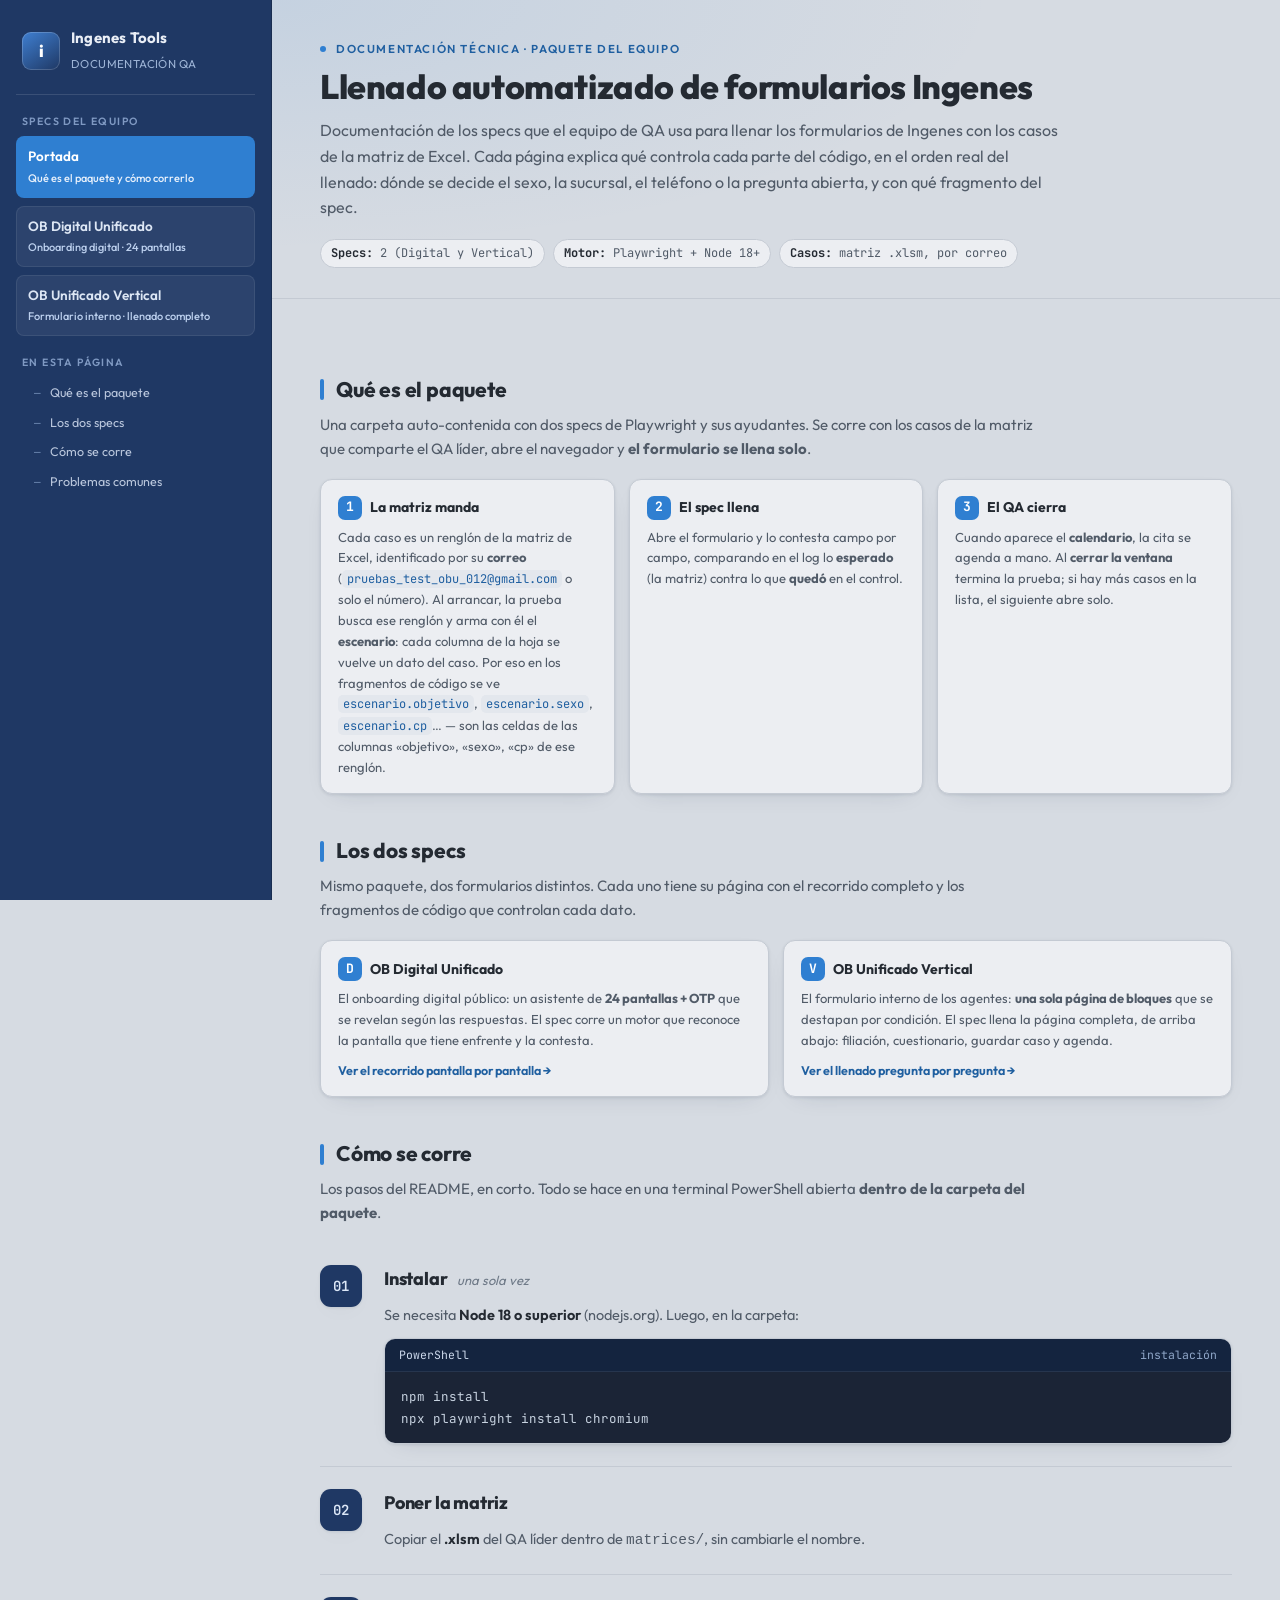
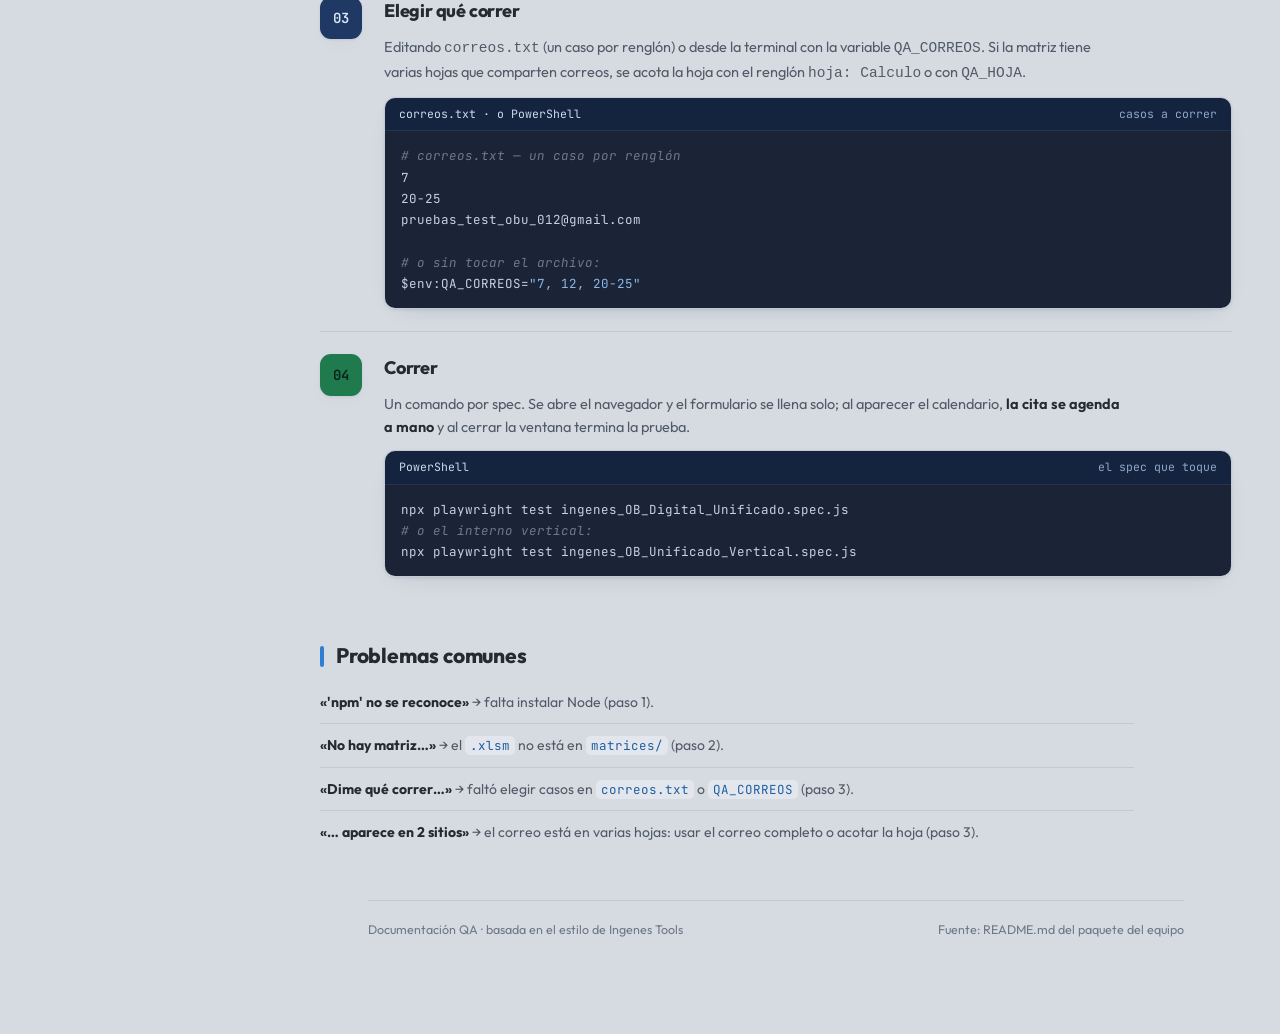
==== index.html @ 4d03e0c0 "Portada sin sección de carpeta; sin lenguaje de etapas" ====
<!doctype html>
<html lang="es">
<head>
<meta charset="utf-8">
<meta name="viewport" content="width=device-width,initial-scale=1">
<title>Documentación QA · Paquete del equipo — Ingenes</title>
<link rel="icon" href="data:image/svg+xml,<svg xmlns='http://www.w3.org/2000/svg' viewBox='0 0 100 100'><text y='.9em' font-size='90'>🧪</text></svg>">
<link rel="preconnect" href="https://fonts.googleapis.com">
<link rel="preconnect" href="https://fonts.gstatic.com" crossorigin>
<link href="https://fonts.googleapis.com/css2?family=Outfit:wght@400;500;600;700;800&family=JetBrains+Mono:wght@400;500;600&display=swap" rel="stylesheet">
<link rel="stylesheet" href="estilo.css">
</head>
<body>
<div class="doc-wrap">
  <!-- ===================== SIDEBAR ===================== -->
  <aside class="doc-side">
    <div class="doc-brand">
      <div class="glyph">i</div>
      <div><b>Ingenes Tools</b><span>Documentación QA</span></div>
    </div>

    <div class="seccTitle">Specs del equipo</div>
    <a class="doc-spec on" href="index.html">Portada
      <small>Qué es el paquete y cómo correrlo</small></a>
    <a class="doc-spec" href="digital.html" style="margin-top:8px">OB Digital Unificado
      <small>Onboarding digital · 24 pantallas</small></a>
    <a class="doc-spec" href="vertical.html" style="margin-top:8px">OB Unificado Vertical
      <small>Formulario interno · llenado completo</small></a>

    <div class="seccTitle">En esta página</div>
    <ul class="doc-toc">
      <li><a href="#que-es"><span class="n">—</span> Qué es el paquete</a></li>
      <li><a href="#specs"><span class="n">—</span> Los dos specs</a></li>
      <li><a href="#correr"><span class="n">—</span> Cómo se corre</a></li>
      <li><a href="#problemas"><span class="n">—</span> Problemas comunes</a></li>
    </ul>
  </aside>

  <!-- ===================== MAIN ===================== -->
  <main class="doc-main" id="top">
    <header class="doc-head">
      <div class="eyebrow"><span class="dot"></span> Documentación técnica · Paquete del equipo</div>
      <h1>Llenado automatizado de formularios Ingenes</h1>
      <p class="lede">Documentación de los specs que el equipo de QA usa para llenar los formularios
        de Ingenes con los casos de la matriz de Excel. Cada página explica qué controla cada parte
        del código, en el orden real del llenado: dónde se decide el sexo, la sucursal, el teléfono
        o la pregunta abierta, y con qué fragmento del spec.</p>
      <div class="metarow">
        <span class="pill"><b>Specs:</b> 2 (Digital y Vertical)</span>
        <span class="pill"><b>Motor:</b> Playwright + Node 18+</span>
        <span class="pill"><b>Casos:</b> matriz .xlsm, por correo</span>
      </div>
    </header>

    <div class="doc-body">

      <!-- ===== QUÉ ES ===== -->
      <section id="que-es">
        <div class="secHead"><span class="bar"></span><h2>Qué es el paquete</h2></div>
        <p class="secIntro">Una carpeta auto-contenida con dos specs de Playwright y sus ayudantes.
          Se corre con los casos de la matriz que comparte el QA líder, abre el navegador y
          <b>el formulario se llena solo</b>.</p>

        <div class="grid">
          <div class="card">
            <h3><span class="ic">1</span> La matriz manda</h3>
            <p>Cada caso es un renglón de la matriz de Excel, identificado por su <b>correo</b>
              (<code>pruebas_test_obu_012@gmail.com</code> o solo el número). Al arrancar, la
              prueba busca ese renglón y arma con él el <b>escenario</b>: cada columna de la hoja
              se vuelve un dato del caso. Por eso en los fragmentos de código se ve
              <code>escenario.objetivo</code>, <code>escenario.sexo</code>,
              <code>escenario.cp</code>… — son las celdas de las columnas «objetivo», «sexo»,
              «cp» de ese renglón.</p>
          </div>
          <div class="card">
            <h3><span class="ic">2</span> El spec llena</h3>
            <p>Abre el formulario y lo contesta campo por campo, comparando en el log lo
              <b>esperado</b> (la matriz) contra lo que <b>quedó</b> en el control.</p>
          </div>
          <div class="card">
            <h3><span class="ic">3</span> El QA cierra</h3>
            <p>Cuando aparece el <b>calendario</b>, la cita se agenda a mano. Al <b>cerrar la
              ventana</b> termina la prueba; si hay más casos en la lista, el siguiente abre solo.</p>
          </div>
        </div>
      </section>

      <!-- ===== LOS DOS SPECS ===== -->
      <section id="specs">
        <div class="secHead"><span class="bar"></span><h2>Los dos specs</h2></div>
        <p class="secIntro">Mismo paquete, dos formularios distintos. Cada uno tiene su página con
          el recorrido completo y los fragmentos de código que controlan cada dato.</p>

        <div class="grid" style="grid-template-columns:repeat(auto-fit,minmax(300px,1fr))">
          <a class="card" href="digital.html">
            <h3><span class="ic">D</span> OB Digital Unificado</h3>
            <p>El onboarding digital público: un asistente de <b>24 pantallas + OTP</b> que se
              revelan según las respuestas. El spec corre un motor que reconoce la pantalla que
              tiene enfrente y la contesta.</p>
            <p class="ir">Ver el recorrido pantalla por pantalla →</p>
          </a>
          <a class="card" href="vertical.html">
            <h3><span class="ic">V</span> OB Unificado Vertical</h3>
            <p>El formulario interno de los agentes: <b>una sola página de bloques</b> que se
              destapan por condición. El spec llena la página completa, de arriba
              abajo: filiación, cuestionario, guardar caso y agenda.</p>
            <p class="ir">Ver el llenado pregunta por pregunta →</p>
          </a>
        </div>
      </section>

      <!-- ===== CÓMO SE CORRE ===== -->
      <section id="correr">
        <div class="secHead"><span class="bar"></span><h2>Cómo se corre</h2></div>
        <p class="secIntro">Los pasos del README, en corto. Todo se hace en una terminal PowerShell
          abierta <b>dentro de la carpeta del paquete</b>.</p>

        <div class="steps">
          <article class="step">
            <div class="num"></div>
            <div>
              <div class="step-h"><h3>Instalar</h3><span class="titulo">una sola vez</span></div>
              <p>Se necesita <b>Node 18 o superior</b> (nodejs.org). Luego, en la carpeta:</p>
              <figure class="code">
                <figcaption><span class="f">PowerShell</span><span>instalación</span></figcaption>
<pre>npm install
npx playwright install chromium</pre>
              </figure>
            </div>
          </article>

          <article class="step">
            <div class="num"></div>
            <div>
              <div class="step-h"><h3>Poner la matriz</h3></div>
              <p>Copiar el <b>.xlsm</b> del QA líder dentro de <code>matrices/</code>, sin
                cambiarle el nombre.</p>
            </div>
          </article>

          <article class="step">
            <div class="num"></div>
            <div>
              <div class="step-h"><h3>Elegir qué correr</h3></div>
              <p>Editando <code>correos.txt</code> (un caso por renglón) o desde la terminal con la
                variable <code>QA_CORREOS</code>. Si la matriz tiene varias hojas que comparten
                correos, se acota la hoja con el renglón <code>hoja: Calculo</code> o con
                <code>QA_HOJA</code>.</p>
              <figure class="code">
                <figcaption><span class="f">correos.txt · o PowerShell</span><span>casos a correr</span></figcaption>
<pre><span class="cm"># correos.txt — un caso por renglón</span>
7
20-25
pruebas_test_obu_012@gmail.com

<span class="cm"># o sin tocar el archivo:</span>
$env:QA_CORREOS=<span class="st">"7, 12, 20-25"</span></pre>
              </figure>
            </div>
          </article>

          <article class="step corte">
            <div class="num"></div>
            <div>
              <div class="step-h"><h3>Correr</h3></div>
              <p>Un comando por spec. Se abre el navegador y el formulario se llena solo; al
                aparecer el calendario, <b>la cita se agenda a mano</b> y al cerrar la ventana
                termina la prueba.</p>
              <figure class="code">
                <figcaption><span class="f">PowerShell</span><span>el spec que toque</span></figcaption>
<pre>npx playwright test ingenes_OB_Digital_Unificado.spec.js
<span class="cm"># o el interno vertical:</span>
npx playwright test ingenes_OB_Unificado_Vertical.spec.js</pre>
              </figure>
            </div>
          </article>
        </div>
      </section>

      <!-- ===== PROBLEMAS ===== -->
      <section id="problemas">
        <div class="secHead"><span class="bar"></span><h2>Problemas comunes</h2></div>
        <ul class="lista">
          <li><b>«'npm' no se reconoce»</b> → falta instalar Node (paso 1).</li>
          <li><b>«No hay matriz…»</b> → el <code>.xlsm</code> no está en <code>matrices/</code> (paso 2).</li>
          <li><b>«Dime qué correr…»</b> → faltó elegir casos en <code>correos.txt</code> o <code>QA_CORREOS</code> (paso 3).</li>
          <li><b>«… aparece en 2 sitios»</b> → el correo está en varias hojas: usar el correo completo o acotar la hoja (paso 3).</li>
        </ul>
      </section>

      <div class="footer">
        <span>Documentación QA · basada en el estilo de Ingenes Tools</span>
        <span>Fuente: README.md del paquete del equipo</span>
      </div>
    </div>
  </main>
</div>
</body>
</html>
---- estilo.css ----
/* ===== Documentación QA — Ingenes Tools (solo el estilo) =====
     Paleta y tipografía tomadas del dashboard: Outfit, sidebar navy #1f3864,
     fondo gris-azulado, acento azul Ingenes #2f7fd1. */
  :root{
    --navy-900:#14243f; --navy-800:#1f3864; --navy-700:#2c3e50;
    --acento:#2f7fd1; --acento-ink:#1f5fa0;
    --fondo:#d6dbe2; --panel:#eceef2; --panel-2:#e3e7ed; --borde:#c4cad3;
    --ink:#242a32; --ink-tenue:#515b68; --ink-debil:#6e7987;
    --nota:#9a6512; --nota-bg:#f6ecd8; --nota-bd:#e3cfa0;
    --corte:#1f7a4d; --corte-bg:#dcefe4; --corte-bd:#aed9c2;
    --code-bg:#1b2436; --code-ink:#c7d2e0; --code-regex:#d8a657;
    --code-str:#8bb7e6; --code-num:#b5cea8; --code-com:#6b7a8d; --code-kw:#c586c0;
    --sombra:0 1px 3px rgba(20,36,63,.10), 0 8px 24px -16px rgba(20,36,63,.25);
    --mono:'JetBrains Mono','Cascadia Code','Consolas',ui-monospace,monospace;
    --sans:'Outfit',system-ui,-apple-system,'Segoe UI',Roboto,sans-serif;
  }
  @media (prefers-color-scheme:dark){
    :root{
      --fondo:#0f1726; --panel:#182236; --panel-2:#1c2740; --borde:#2b3a57;
      --ink:#e7ecf3; --ink-tenue:#a9b4c6; --ink-debil:#8591a7;
      --nota:#e0b765; --nota-bg:#2a2414; --nota-bd:#4a3c1d;
      --corte:#7fd0a5; --corte-bg:#13291f; --corte-bd:#2c4e3b;
      --acento:#5fa0e0; --acento-ink:#8fc0f0;
    }
  }
  :root[data-theme="dark"]{
    --fondo:#0f1726; --panel:#182236; --panel-2:#1c2740; --borde:#2b3a57;
    --ink:#e7ecf3; --ink-tenue:#a9b4c6; --ink-debil:#8591a7;
    --nota:#e0b765; --nota-bg:#2a2414; --nota-bd:#4a3c1d;
    --corte:#7fd0a5; --corte-bg:#13291f; --corte-bd:#2c4e3b;
    --acento:#5fa0e0; --acento-ink:#8fc0f0;
  }
  :root[data-theme="light"]{
    --fondo:#d6dbe2; --panel:#eceef2; --panel-2:#e3e7ed; --borde:#c4cad3;
    --ink:#242a32; --ink-tenue:#515b68; --ink-debil:#6e7987;
    --nota:#9a6512; --nota-bg:#f6ecd8; --nota-bd:#e3cfa0;
    --corte:#1f7a4d; --corte-bg:#dcefe4; --corte-bd:#aed9c2;
    --acento:#2f7fd1; --acento-ink:#1f5fa0;
  }

  *{box-sizing:border-box;margin:0;padding:0}
  .doc-wrap{font-family:var(--sans);background:var(--fondo);color:var(--ink);
    min-height:100vh;display:grid;grid-template-columns:272px 1fr;
    line-height:1.6;-webkit-font-smoothing:antialiased}

  /* ---- Sidebar navy ---- */
  .doc-side{background:var(--navy-800);color:#e9eef6;position:sticky;top:0;
    height:100vh;overflow-y:auto;padding:22px 16px 40px;
    border-right:1px solid rgba(0,0,0,.2)}
  .doc-brand{display:flex;align-items:center;gap:11px;padding:4px 6px 18px;
    border-bottom:1px solid rgba(255,255,255,.12);margin-bottom:16px}
  .doc-brand .glyph{width:38px;height:38px;border-radius:9px;flex:none;
    background:linear-gradient(145deg,#3f7fd1,#1f3864);display:grid;place-items:center;
    font-weight:800;color:#fff;font-size:17px;box-shadow:inset 0 0 0 1px rgba(255,255,255,.18)}
  .doc-brand b{font-size:15px;font-weight:700;letter-spacing:.2px;display:block}
  .doc-brand span{font-size:11.5px;color:#9db4d6;letter-spacing:.4px;text-transform:uppercase}
  .doc-side .seccTitle{font-size:10.5px;letter-spacing:1.4px;text-transform:uppercase;
    color:#7f99c2;margin:18px 6px 7px;font-weight:600}
  .doc-spec{display:block;padding:9px 11px;border-radius:8px;color:#dce6f4;
    text-decoration:none;font-size:13.5px;font-weight:600;background:rgba(255,255,255,.06);
    border:1px solid rgba(255,255,255,.08)}
  .doc-spec.on{background:var(--acento);border-color:transparent;color:#fff}
  .doc-spec small{display:block;font-weight:500;font-size:11px;color:#bcd0ee;margin-top:2px}
  .doc-spec.on small{color:#e7f0fb}
  .doc-toc{list-style:none;margin-top:4px}
  .doc-toc a{display:flex;gap:9px;align-items:baseline;padding:4.5px 8px;border-radius:6px;
    color:#b9c6dc;text-decoration:none;font-size:12.5px;transition:.14s}
  .doc-toc a:hover{background:rgba(255,255,255,.08);color:#fff}
  .doc-toc a .n{font-family:var(--mono);font-size:11px;color:#6f8ab4;min-width:17px;
    text-align:right;font-variant-numeric:tabular-nums}
  .doc-toc a.mt{margin-top:7px}

  /* ---- Main ---- */
  .doc-main{min-width:0;padding:0 0 80px}
  .doc-head{padding:40px 48px 30px;background:
    radial-gradient(120% 140% at 0% 0%, rgba(47,127,209,.10), transparent 60%);
    border-bottom:1px solid var(--borde)}
  .eyebrow{font-size:11.5px;letter-spacing:1.6px;text-transform:uppercase;
    color:var(--acento-ink);font-weight:600;margin-bottom:10px;display:flex;gap:10px;align-items:center}
  .eyebrow .dot{width:6px;height:6px;border-radius:50%;background:var(--acento)}
  .doc-head h1{font-size:34px;font-weight:800;letter-spacing:-.4px;text-wrap:balance;line-height:1.12}
  .doc-head .lede{margin-top:12px;font-size:16px;color:var(--ink-tenue);max-width:68ch}
  .metarow{display:flex;flex-wrap:wrap;gap:8px;margin-top:18px}
  .pill{font-family:var(--mono);font-size:12px;background:var(--panel);border:1px solid var(--borde);
    color:var(--ink-tenue);padding:4px 10px;border-radius:999px}
  .pill b{color:var(--ink)}

  .doc-body{padding:34px 48px 0;max-width:1060px}
  section{margin-bottom:14px}
  .secHead{display:flex;align-items:center;gap:12px;margin:40px 0 6px}
  .secHead h2{font-size:21px;font-weight:750;letter-spacing:-.2px}
  .secHead .bar{height:21px;width:4px;border-radius:3px;background:var(--acento)}
  .secIntro{color:var(--ink-tenue);max-width:72ch;margin-bottom:18px;font-size:15px}

  /* overview cards */
  .grid{display:grid;grid-template-columns:repeat(auto-fit,minmax(224px,1fr));gap:14px;margin:6px 0 10px}
  .card{background:var(--panel);border:1px solid var(--borde);border-radius:12px;
    padding:16px 17px;box-shadow:var(--sombra)}
  .card h3{font-size:14px;font-weight:700;display:flex;align-items:center;gap:8px;margin-bottom:7px}
  .card h3 .ic{width:24px;height:24px;border-radius:7px;background:var(--acento);color:#fff;
    display:grid;place-items:center;font-size:13px;flex:none;font-family:var(--mono)}
  .card p{font-size:13px;color:var(--ink-tenue)}
  .card code{font-family:var(--mono);font-size:12px;background:var(--panel-2);padding:1px 5px;
    border-radius:5px;color:var(--acento-ink)}

  /* ---- Steps ---- */
  .steps{counter-reset:paso;margin-top:8px}
  .step{position:relative;display:grid;grid-template-columns:46px 1fr;gap:18px;
    padding:22px 0;border-top:1px solid var(--borde)}
  .step:first-child{border-top:none}
  .step .num{counter-increment:paso;font-family:var(--mono);font-variant-numeric:tabular-nums}
  .step .num::before{content:counter(paso,decimal-leading-zero);display:grid;place-items:center;
    width:42px;height:42px;border-radius:11px;background:var(--navy-800);color:#dce7f7;
    font-size:14px;font-weight:600;box-shadow:var(--sombra)}
  .step.corte .num::before{background:var(--corte);color:#06231a}
  .step-h{display:flex;flex-wrap:wrap;align-items:baseline;gap:10px}
  .step-h h3{font-size:18px;font-weight:750;letter-spacing:-.2px}
  .step-h .titulo{font-size:13px;color:var(--ink-debil);font-style:italic}
  .chips{display:flex;flex-wrap:wrap;gap:6px;margin:9px 0 2px}
  .chip{font-size:11.5px;letter-spacing:.3px;font-weight:600;padding:3px 9px;border-radius:999px;
    background:var(--acento);color:#fff}
  .chip.sec{background:var(--panel-2);color:var(--ink-tenue);border:1px solid var(--borde)}
  .step p{font-size:14.5px;color:var(--ink-tenue);margin-top:9px;max-width:74ch}
  .step p b{color:var(--ink);font-weight:650}

  .nota{margin-top:11px;padding:9px 13px;border-radius:9px;background:var(--nota-bg);
    border:1px solid var(--nota-bd);color:var(--nota);font-size:13px;max-width:74ch}
  .nota b{color:var(--nota)}
  .corteTag{margin-top:11px;display:inline-flex;align-items:center;gap:8px;padding:7px 12px;
    border-radius:9px;background:var(--corte-bg);border:1px solid var(--corte-bd);
    color:var(--corte);font-size:12.5px;font-weight:650}

  /* code */
  figure.code{margin-top:12px;border-radius:11px;overflow:hidden;border:1px solid var(--borde);
    box-shadow:var(--sombra);max-width:860px}
  figure.code figcaption{background:var(--navy-900);color:#8fa6c8;font-family:var(--mono);
    font-size:11.5px;padding:7px 14px;display:flex;justify-content:space-between;align-items:center;
    border-bottom:1px solid rgba(255,255,255,.08)}
  figure.code figcaption .f{color:#cdd9ec}
  .code pre{background:var(--code-bg);color:var(--code-ink);font-family:var(--mono);font-size:12.5px;
    line-height:1.7;padding:14px 16px;overflow-x:auto;white-space:pre}
  .code .cm{color:var(--code-com);font-style:italic}
  .code .rx{color:var(--code-regex)}
  .code .st{color:var(--code-str)}
  .code .nu{color:var(--code-num)}
  .code .kw{color:var(--code-kw)}
  .code .fn{color:#7fd0a5}

  .footer{margin:46px 48px 0;padding:18px 0;border-top:1px solid var(--borde);
    color:var(--ink-debil);font-size:12.5px;display:flex;justify-content:space-between;flex-wrap:wrap;gap:8px}

  @media (max-width:860px){
    .doc-wrap{grid-template-columns:1fr}
    .doc-side{position:static;height:auto;display:none}
    .doc-head,.doc-body,.footer{padding-left:22px;padding-right:22px}
    .footer{margin-left:0;margin-right:0}
  }

/* ---- Base del sitio (páginas sueltas) ---- */
html,body{margin:0;padding:0;background:var(--fondo)}

/* ---- Portada: tarjetas-liga ---- */
.grid a.card{display:block;text-decoration:none;color:inherit;
  transition:border-color .15s,transform .15s}
.grid a.card:hover{border-color:var(--acento);transform:translateY(-2px)}
.card .ir{margin-top:10px;font-size:12.5px;font-weight:650;color:var(--acento-ink)}

/* ---- Separador de etapa (Vertical) ---- */
.etapaHead{display:flex;align-items:center;gap:12px;margin:36px 0 2px}
.etapaHead .et{font-family:var(--mono);font-size:11px;letter-spacing:1.2px;
  text-transform:uppercase;background:var(--navy-800);color:#dce7f7;
  padding:5px 12px;border-radius:999px;font-weight:600;white-space:nowrap}
.etapaHead .linea{flex:1;height:1px;background:var(--borde)}

/* ---- Lista simple (problemas comunes) ---- */
.lista{margin:8px 0 0;padding-left:0;list-style:none;max-width:74ch}
.lista li{padding:10px 0;border-top:1px solid var(--borde);font-size:14px;color:var(--ink-tenue)}
.lista li:first-child{border-top:none}
.lista li b{color:var(--ink)}
.lista li code{font-family:var(--mono);font-size:12.5px;background:var(--panel-2);
  padding:1px 5px;border-radius:5px;color:var(--acento-ink)}
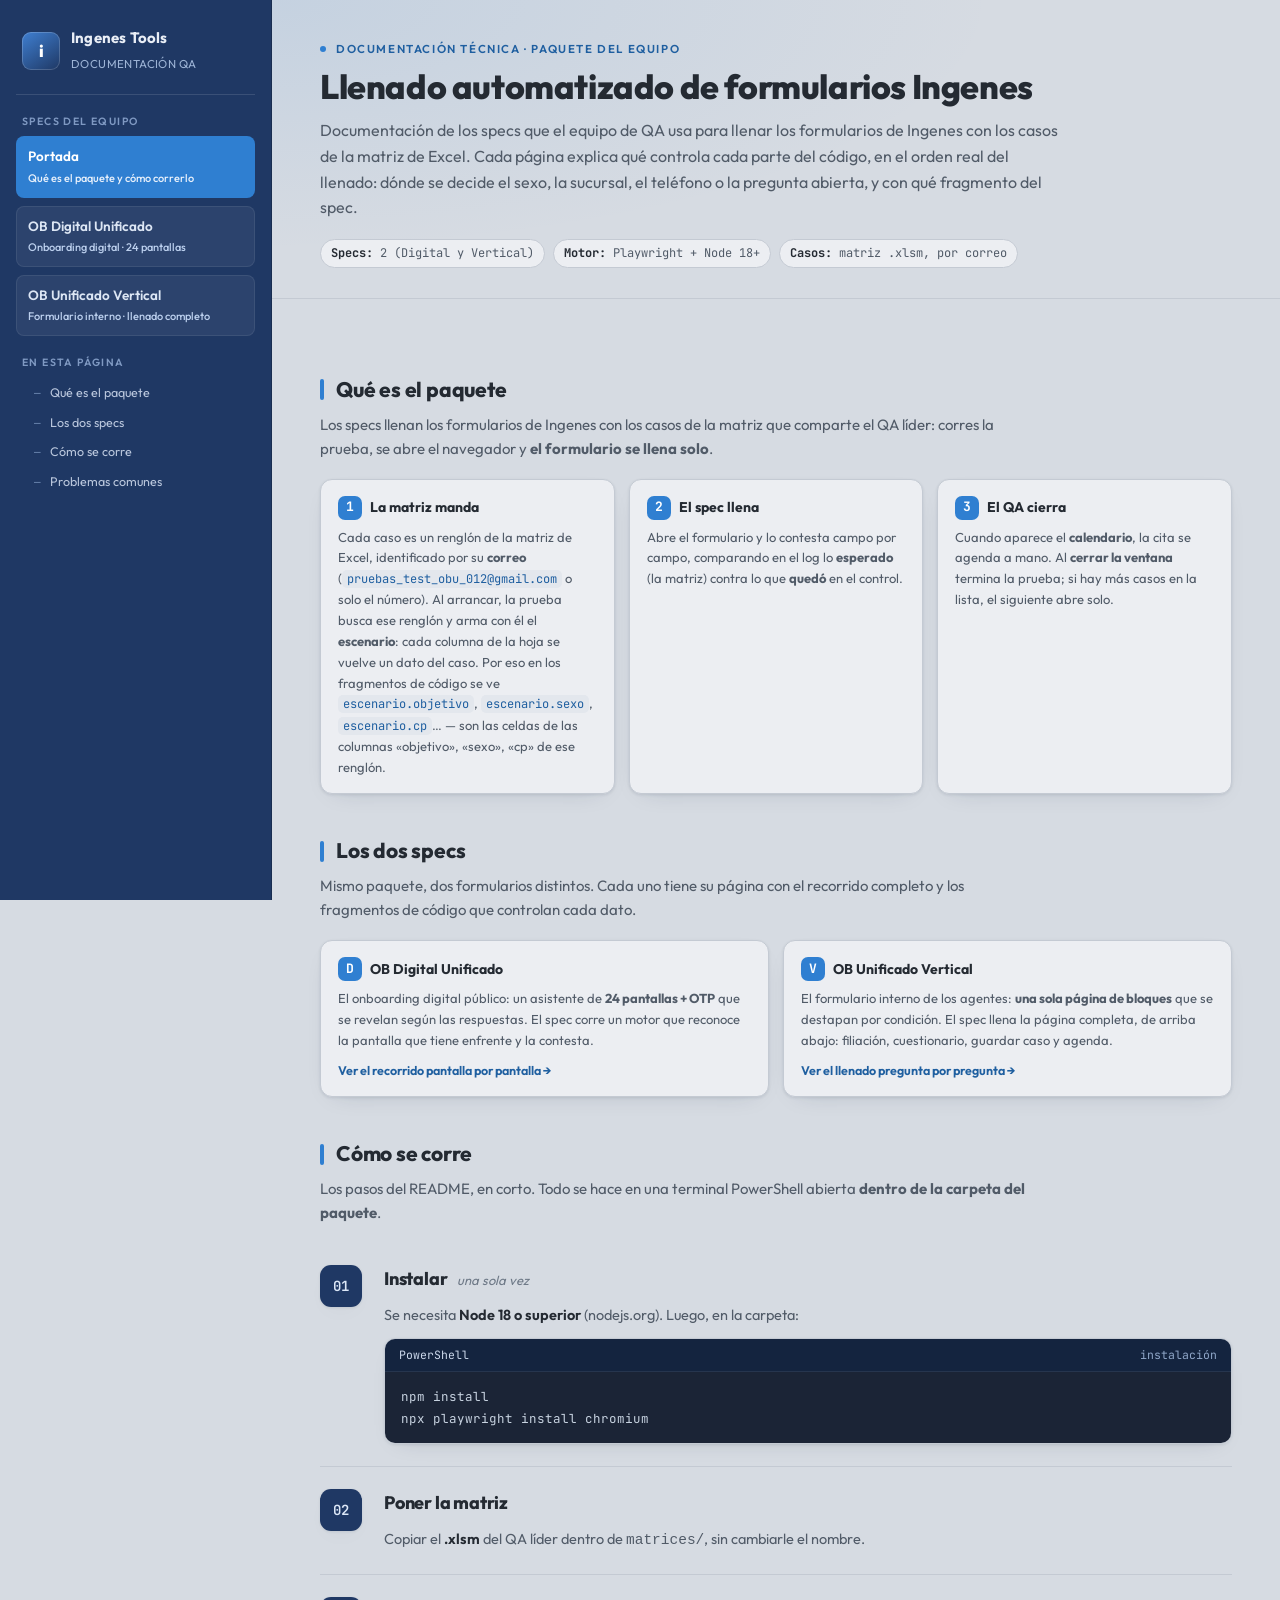
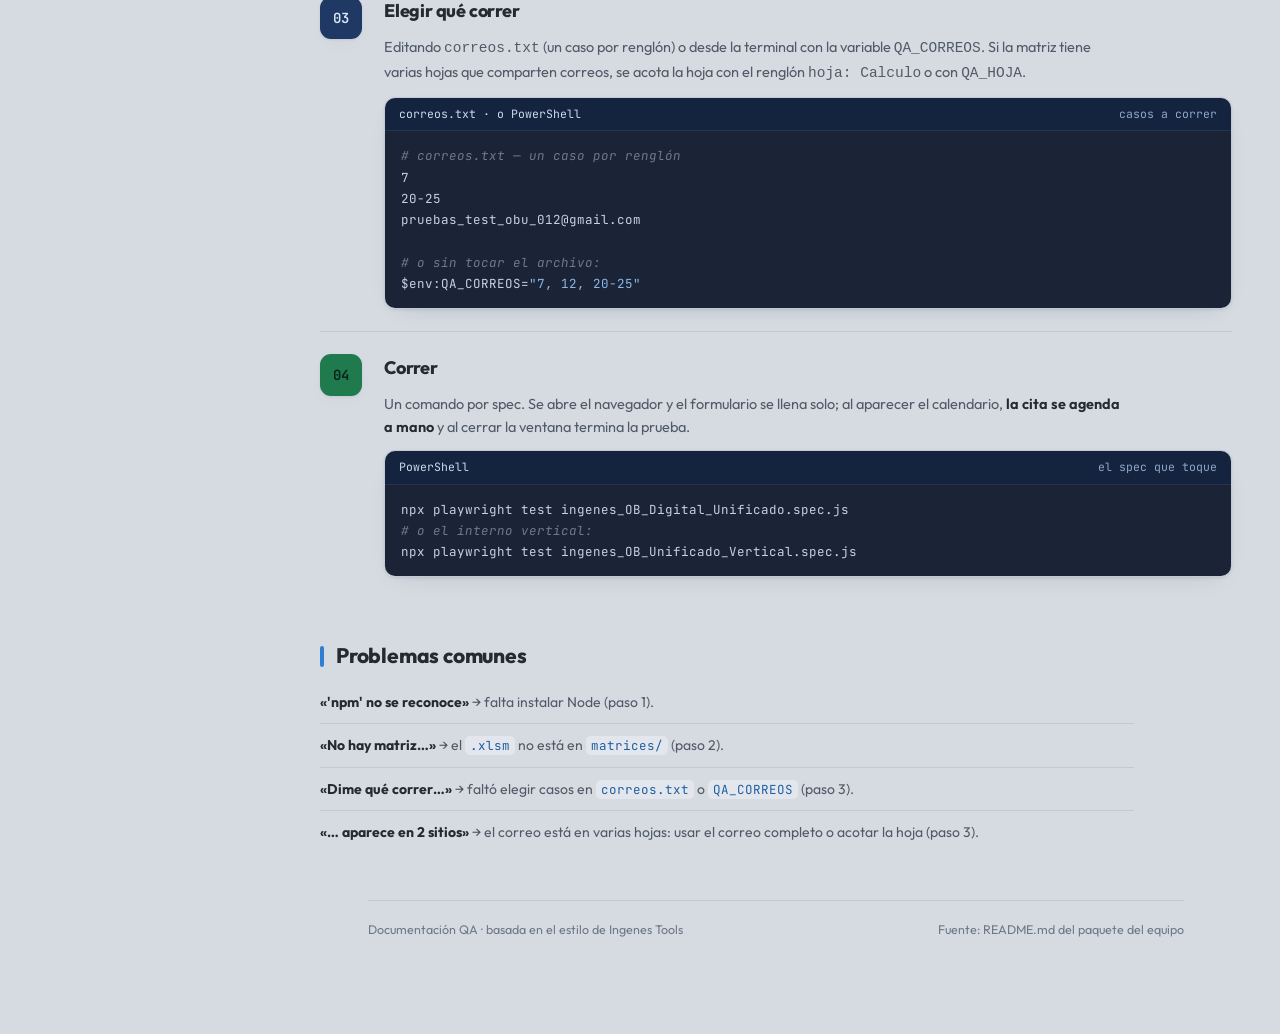
==== commit 5240846e: "Portada directa" ====
--- a/index.html
+++ b/index.html
@@ -57,8 +57,8 @@
       <!-- ===== QUÉ ES ===== -->
       <section id="que-es">
         <div class="secHead"><span class="bar"></span><h2>Qué es el paquete</h2></div>
-        <p class="secIntro">Una carpeta auto-contenida con dos specs de Playwright y sus ayudantes.
-          Se corre con los casos de la matriz que comparte el QA líder, abre el navegador y
+        <p class="secIntro">Los specs llenan los formularios de Ingenes con los casos de la matriz que
+          comparte el QA líder: corres la prueba, se abre el navegador y
           <b>el formulario se llena solo</b>.</p>
 
         <div class="grid">
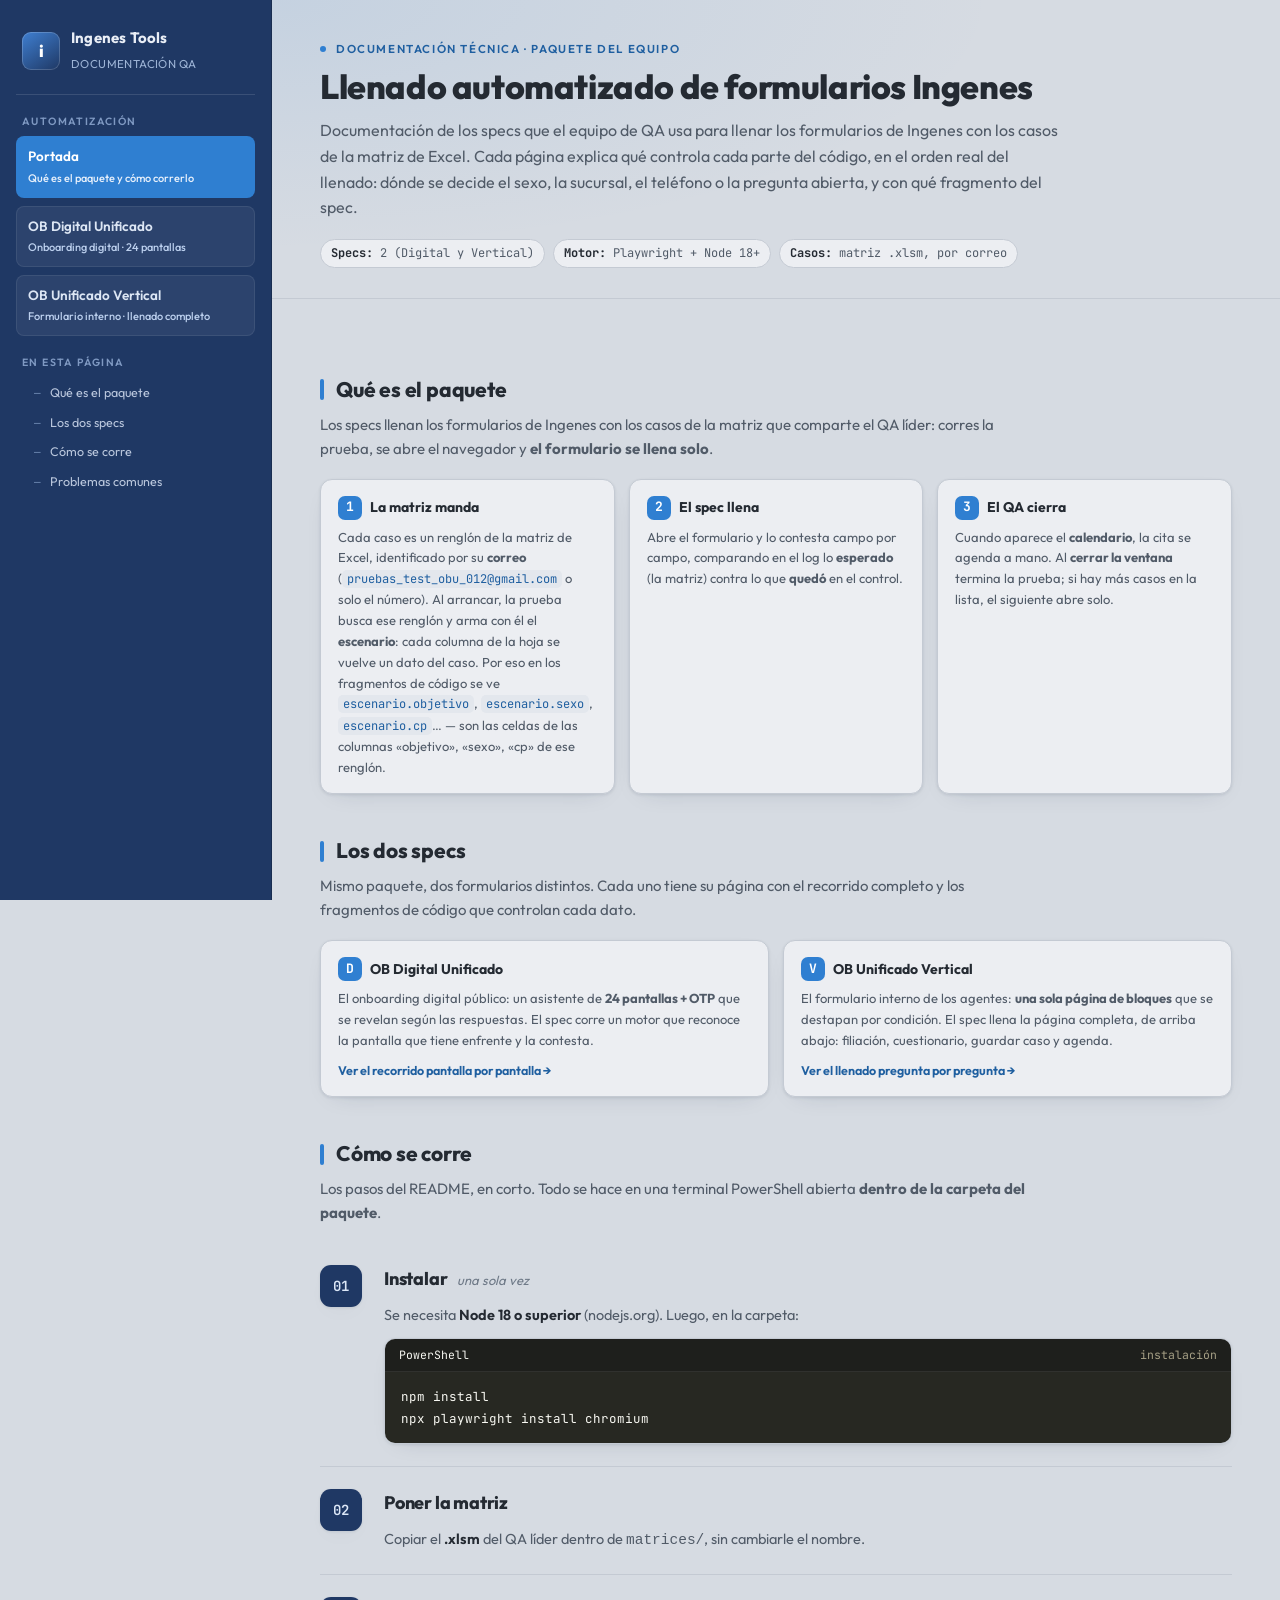
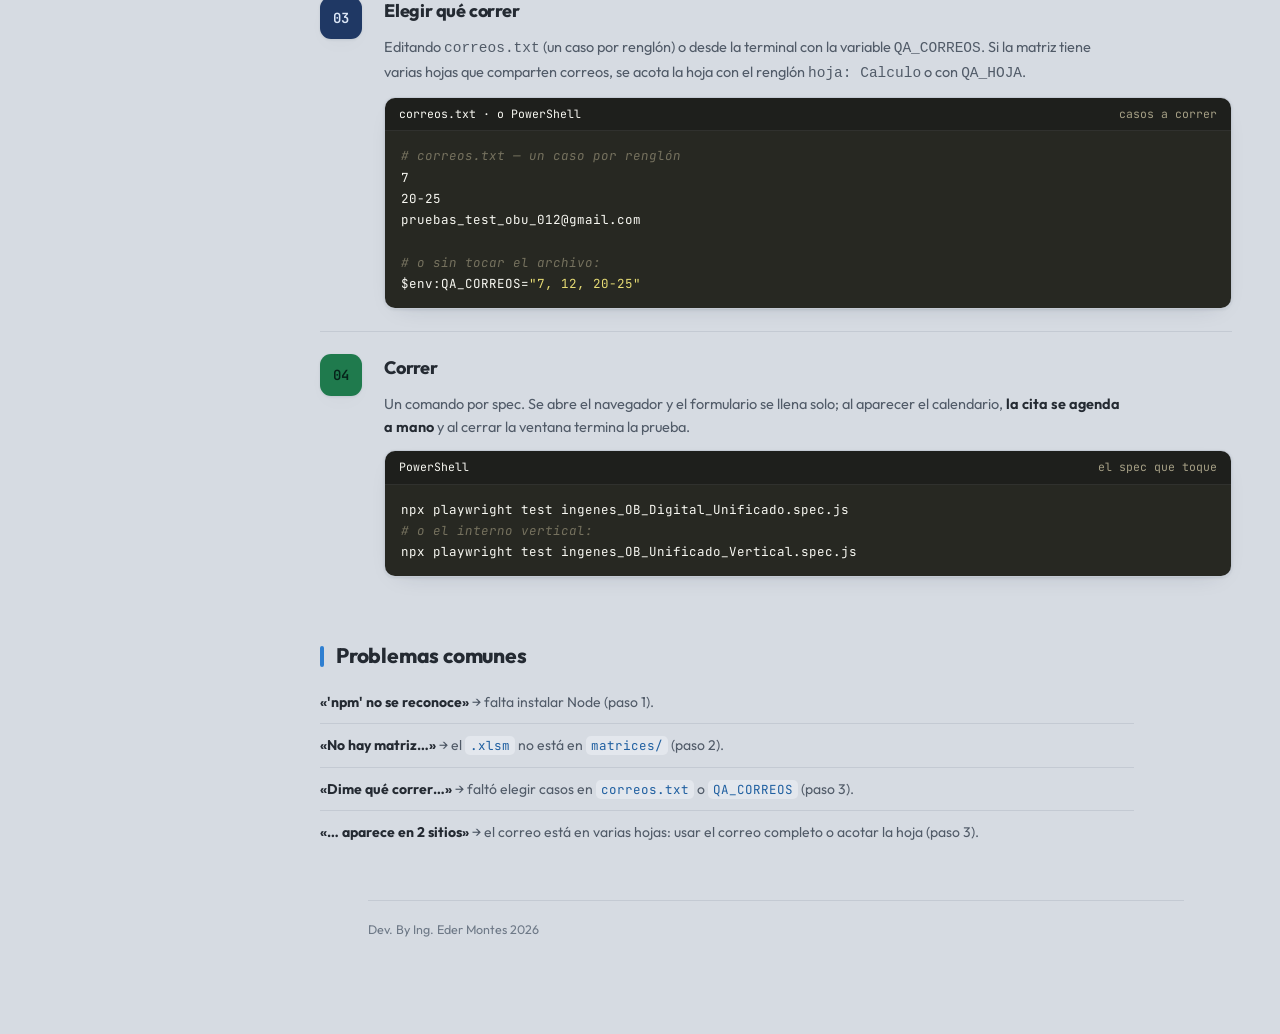
==== commit 9fd64873: "Sidebar Automatización + footer de autoría" ====
--- a/index.html
+++ b/index.html
@@ -19,7 +19,7 @@
       <div><b>Ingenes Tools</b><span>Documentación QA</span></div>
     </div>
 
-    <div class="seccTitle">Specs del equipo</div>
+    <div class="seccTitle">Automatización</div>
     <a class="doc-spec on" href="index.html">Portada
       <small>Qué es el paquete y cómo correrlo</small></a>
     <a class="doc-spec" href="digital.html" style="margin-top:8px">OB Digital Unificado
@@ -189,8 +189,7 @@
       </section>
 
       <div class="footer">
-        <span>Documentación QA · basada en el estilo de Ingenes Tools</span>
-        <span>Fuente: README.md del paquete del equipo</span>
+        <span>Dev. By Ing. Eder Montes 2026</span>
       </div>
     </div>
   </main>
--- a/estilo.css
+++ b/estilo.css
@@ -8,8 +8,9 @@
     --ink:#242a32; --ink-tenue:#515b68; --ink-debil:#6e7987;
     --nota:#9a6512; --nota-bg:#f6ecd8; --nota-bd:#e3cfa0;
     --corte:#1f7a4d; --corte-bg:#dcefe4; --corte-bd:#aed9c2;
-    --code-bg:#1b2436; --code-ink:#c7d2e0; --code-regex:#d8a657;
-    --code-str:#8bb7e6; --code-num:#b5cea8; --code-com:#6b7a8d; --code-kw:#c586c0;
+    /* Cajas de código: tema Monokai, como en el IDE */
+    --code-bg:#272822; --code-ink:#f8f8f2; --code-regex:#fd971f;
+    --code-str:#e6db74; --code-num:#ae81ff; --code-com:#75715e; --code-kw:#f92672;
     --sombra:0 1px 3px rgba(20,36,63,.10), 0 8px 24px -16px rgba(20,36,63,.25);
     --mono:'JetBrains Mono','Cascadia Code','Consolas',ui-monospace,monospace;
     --sans:'Outfit',system-ui,-apple-system,'Segoe UI',Roboto,sans-serif;
@@ -133,10 +134,10 @@
   /* code */
   figure.code{margin-top:12px;border-radius:11px;overflow:hidden;border:1px solid var(--borde);
     box-shadow:var(--sombra);max-width:860px}
-  figure.code figcaption{background:var(--navy-900);color:#8fa6c8;font-family:var(--mono);
+  figure.code figcaption{background:#1e1f1c;color:#a59f85;font-family:var(--mono);
     font-size:11.5px;padding:7px 14px;display:flex;justify-content:space-between;align-items:center;
     border-bottom:1px solid rgba(255,255,255,.08)}
-  figure.code figcaption .f{color:#cdd9ec}
+  figure.code figcaption .f{color:#f8f8f2}
   .code pre{background:var(--code-bg);color:var(--code-ink);font-family:var(--mono);font-size:12.5px;
     line-height:1.7;padding:14px 16px;overflow-x:auto;white-space:pre}
   .code .cm{color:var(--code-com);font-style:italic}
@@ -144,7 +145,7 @@
   .code .st{color:var(--code-str)}
   .code .nu{color:var(--code-num)}
   .code .kw{color:var(--code-kw)}
-  .code .fn{color:#7fd0a5}
+  .code .fn{color:#a6e22e}
 
   .footer{margin:46px 48px 0;padding:18px 0;border-top:1px solid var(--borde);
     color:var(--ink-debil);font-size:12.5px;display:flex;justify-content:space-between;flex-wrap:wrap;gap:8px}
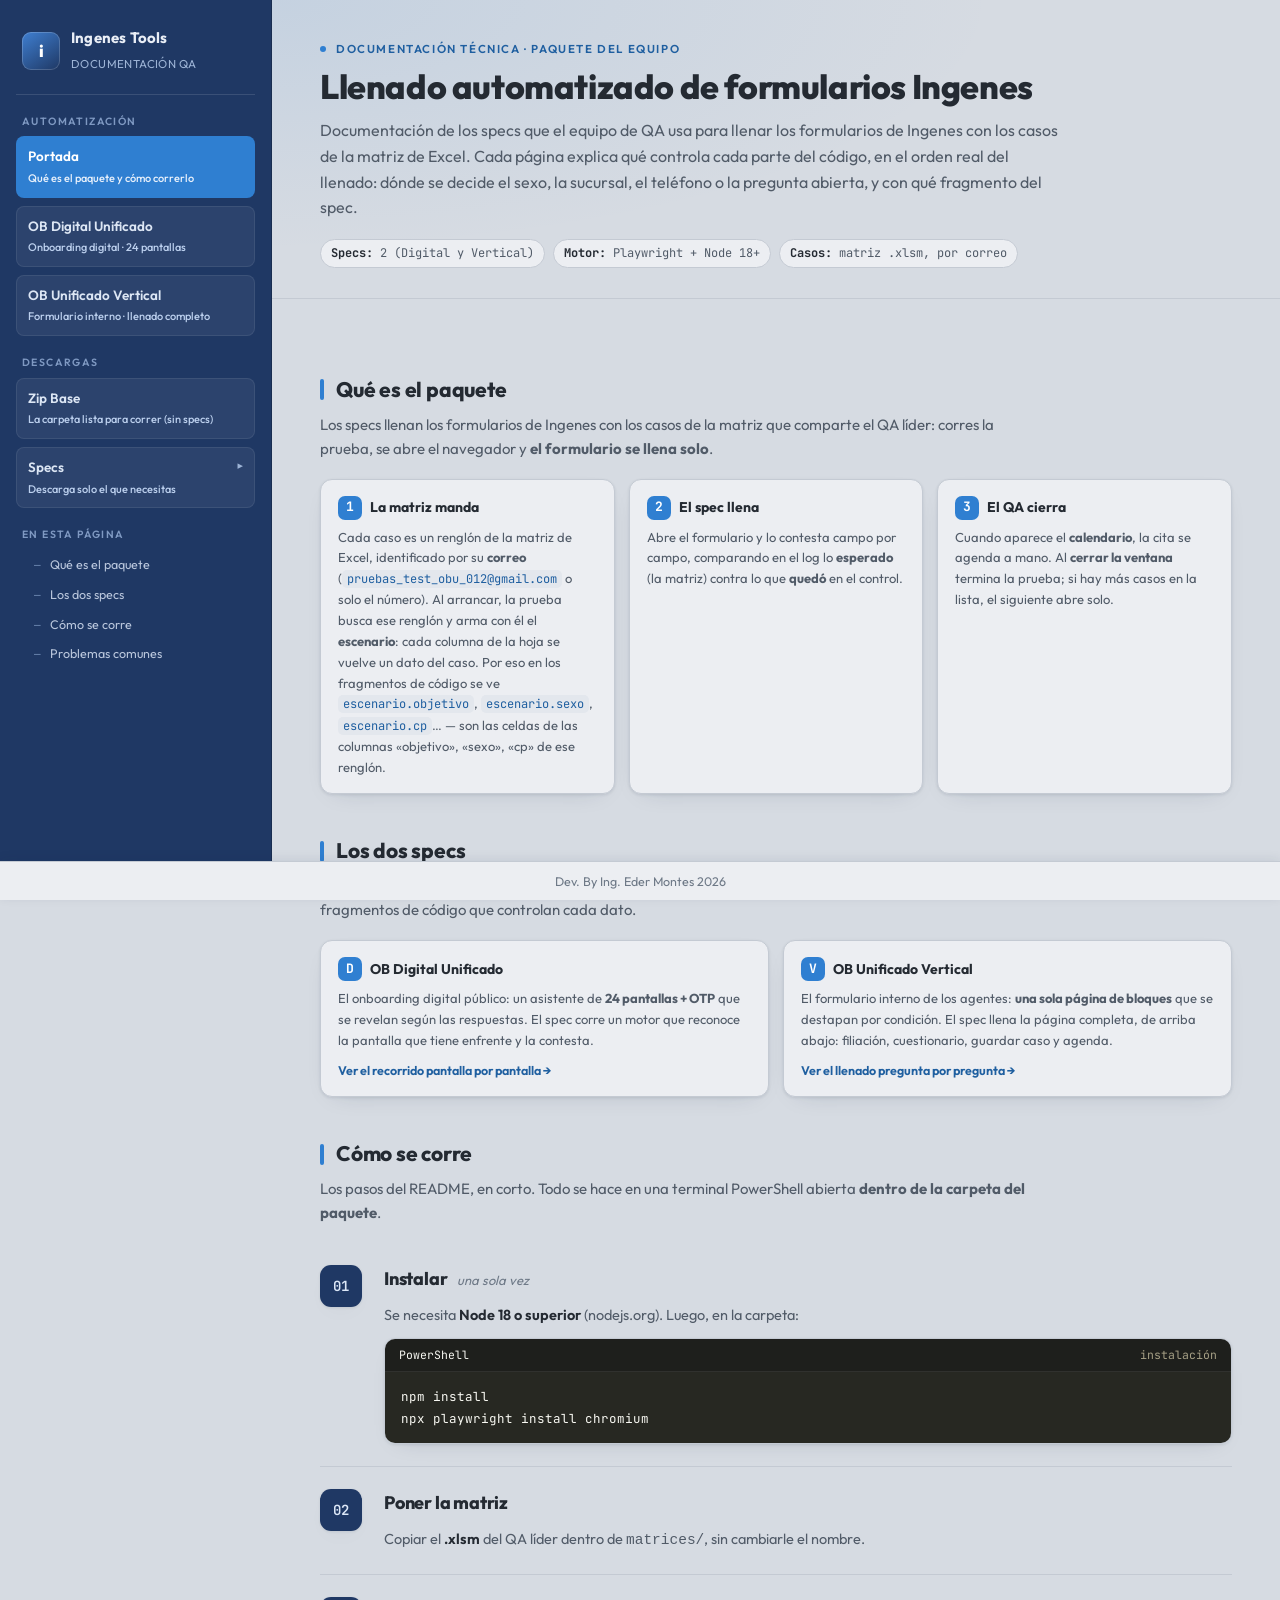
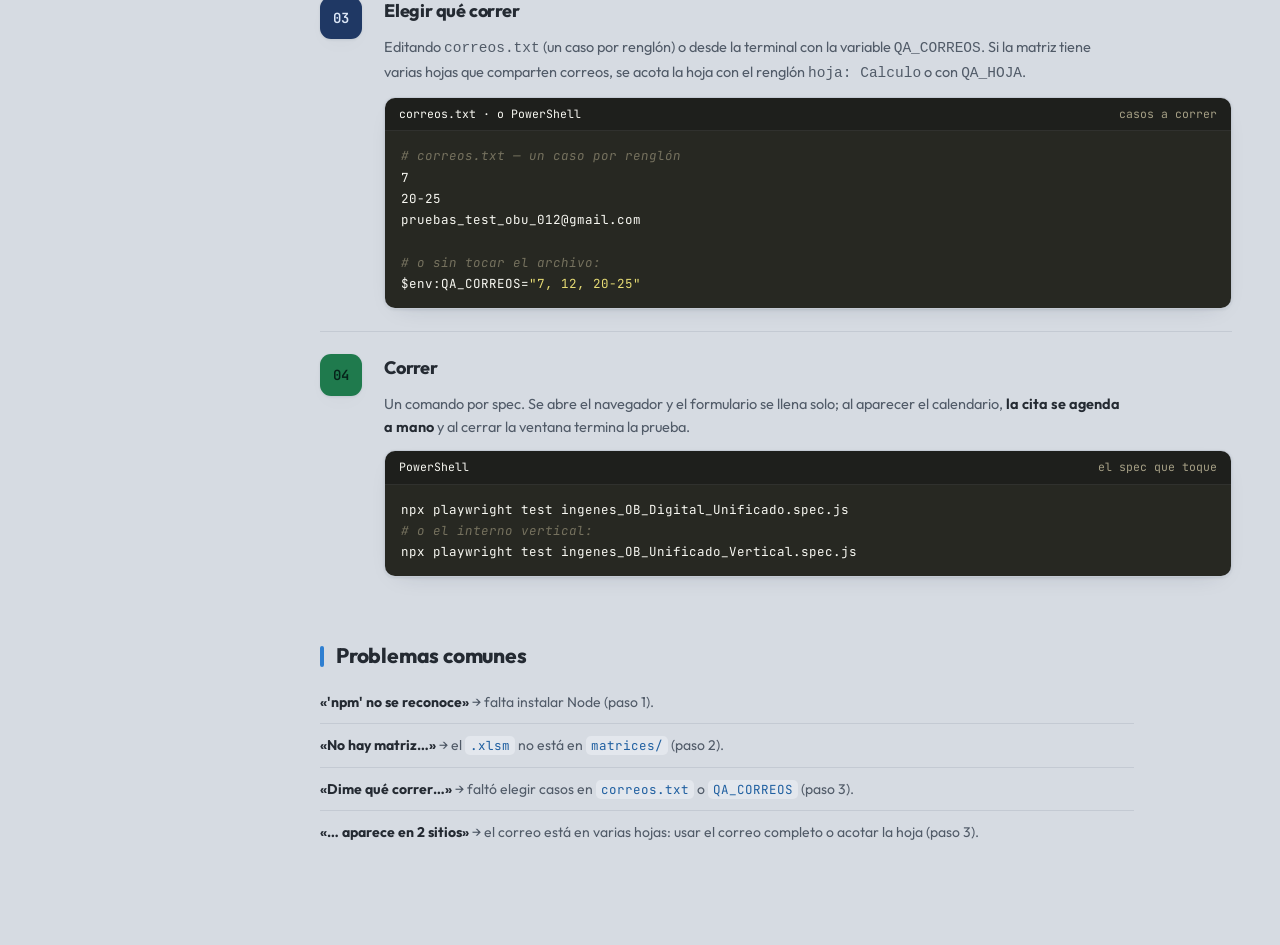
==== commit 3baba64e: "Sección Descargas: zip base + specs desde Drive" ====
--- a/index.html
+++ b/index.html
@@ -26,6 +26,19 @@
       <small>Onboarding digital · 24 pantallas</small></a>
     <a class="doc-spec" href="vertical.html" style="margin-top:8px">OB Unificado Vertical
       <small>Formulario interno · llenado completo</small></a>
+
+    
+    <div class="seccTitle">Descargas</div>
+    <a class="doc-spec" href="descargas/paquete_base.zip" download>Zip Base
+      <small>La carpeta lista para correr (sin specs)</small></a>
+    <details class="doc-desc">
+      <summary class="doc-spec" style="margin-top:8px">Specs <span class="flecha">▸</span>
+        <small>Descarga solo el que necesitas</small></summary>
+      <ul class="doc-toc">
+        <li><a href="https://drive.google.com/uc?export=download&amp;id=1WWjgxQOC60i-7vlJYjpPhplYY8ahcqlj"><span class="n">⇩</span> OB Digital Unificado</a></li>
+        <li><a href="https://drive.google.com/uc?export=download&amp;id=1h3YO26q4yd5fGbbvjWOD9lInurzxNKOk"><span class="n">⇩</span> OB Unificado Vertical</a></li>
+      </ul>
+    </details>
 
     <div class="seccTitle">En esta página</div>
     <ul class="doc-toc">
--- a/estilo.css
+++ b/estilo.css
@@ -147,8 +147,10 @@
   .code .kw{color:var(--code-kw)}
   .code .fn{color:#a6e22e}
 
-  .footer{margin:46px 48px 0;padding:18px 0;border-top:1px solid var(--borde);
-    color:var(--ink-debil);font-size:12.5px;display:flex;justify-content:space-between;flex-wrap:wrap;gap:8px}
+  .footer{position:fixed;left:0;right:0;bottom:0;z-index:50;margin:0;
+    padding:9px 20px;background:var(--panel);border-top:1px solid var(--borde);
+    color:var(--ink-debil);font-size:12.5px;display:flex;justify-content:center;
+    box-shadow:0 -2px 10px rgba(20,36,63,.08)}
 
   @media (max-width:860px){
     .doc-wrap{grid-template-columns:1fr}
@@ -180,3 +182,11 @@
 .lista li b{color:var(--ink)}
 .lista li code{font-family:var(--mono);font-size:12.5px;background:var(--panel-2);
   padding:1px 5px;border-radius:5px;color:var(--acento-ink)}
+
+/* ---- Descargas (sidebar) ---- */
+.doc-desc summary{list-style:none;cursor:pointer}
+.doc-desc summary::-webkit-details-marker{display:none}
+.doc-desc summary .flecha{float:right;font-size:11px;color:#9db4d6;transition:transform .15s}
+.doc-desc[open] summary .flecha{transform:rotate(90deg)}
+.doc-desc .doc-toc{margin:6px 0 0 6px}
+.doc-desc .doc-toc a .n{min-width:14px}
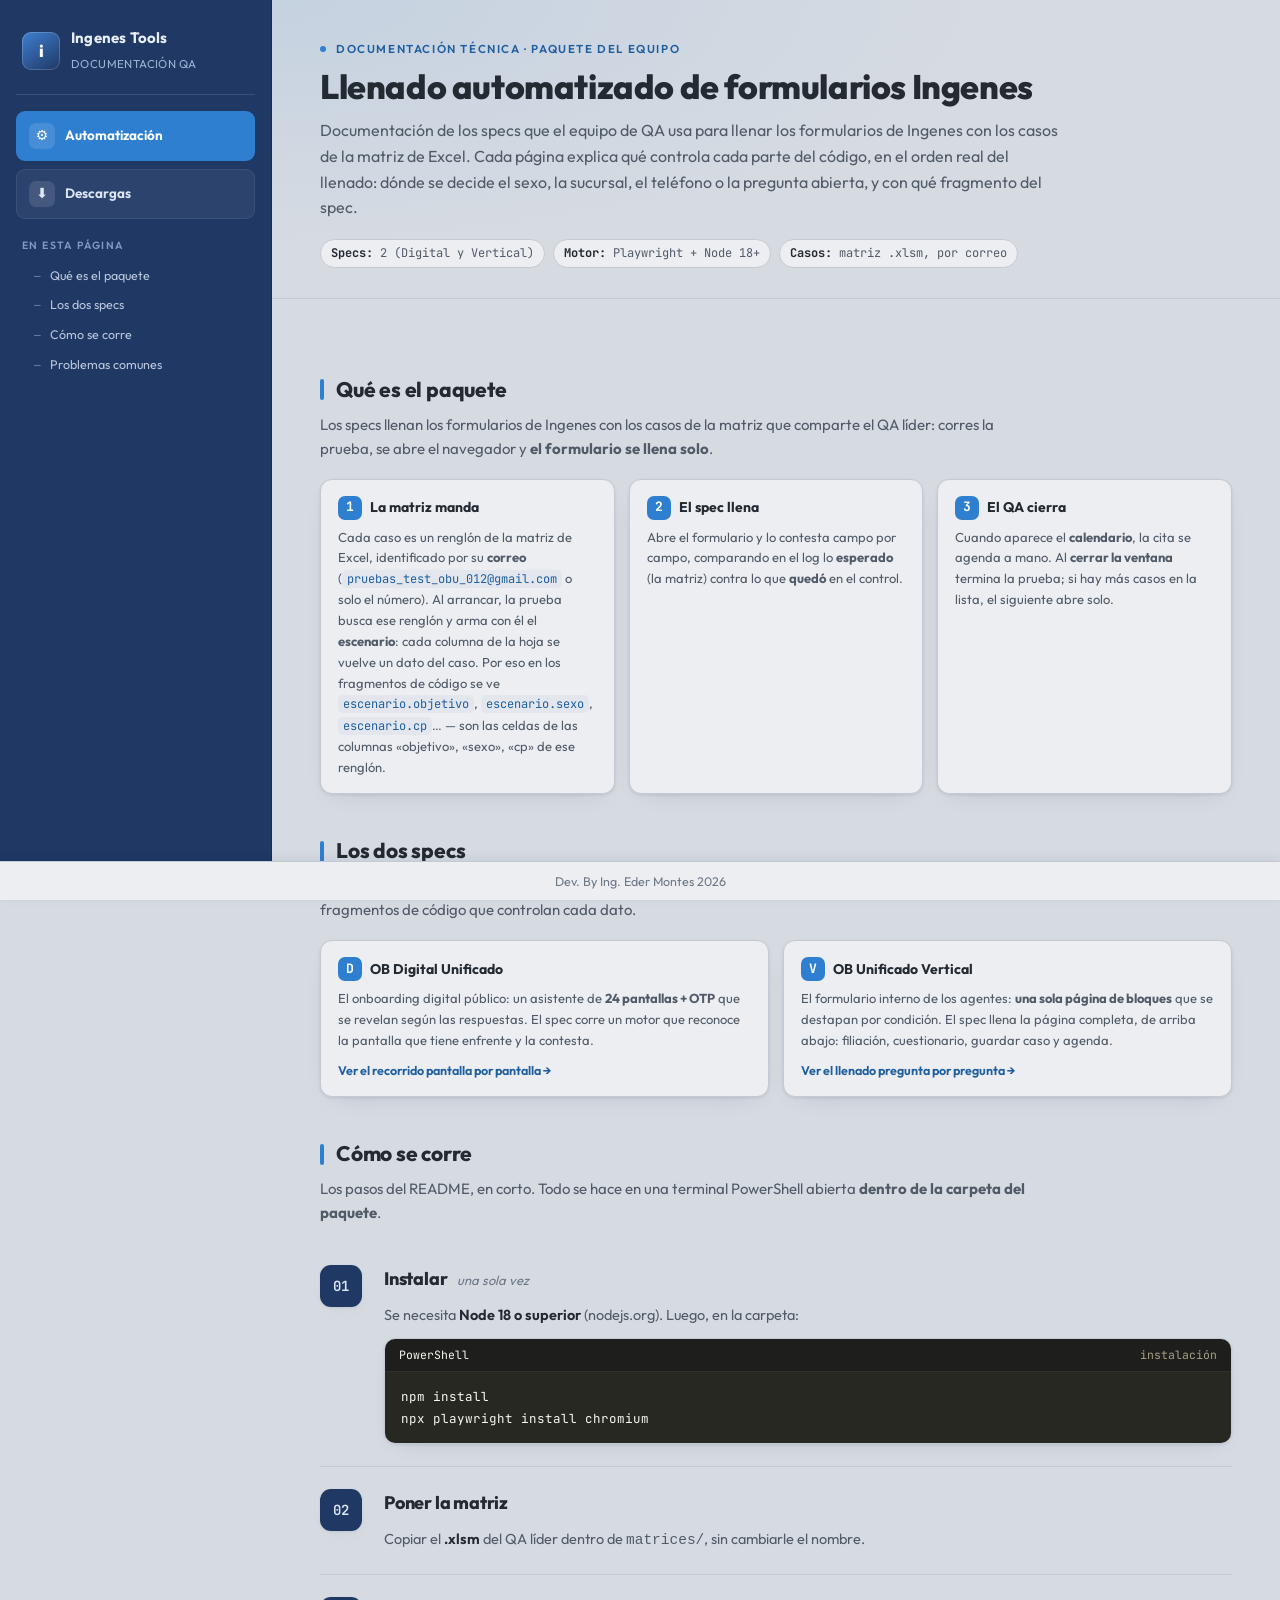
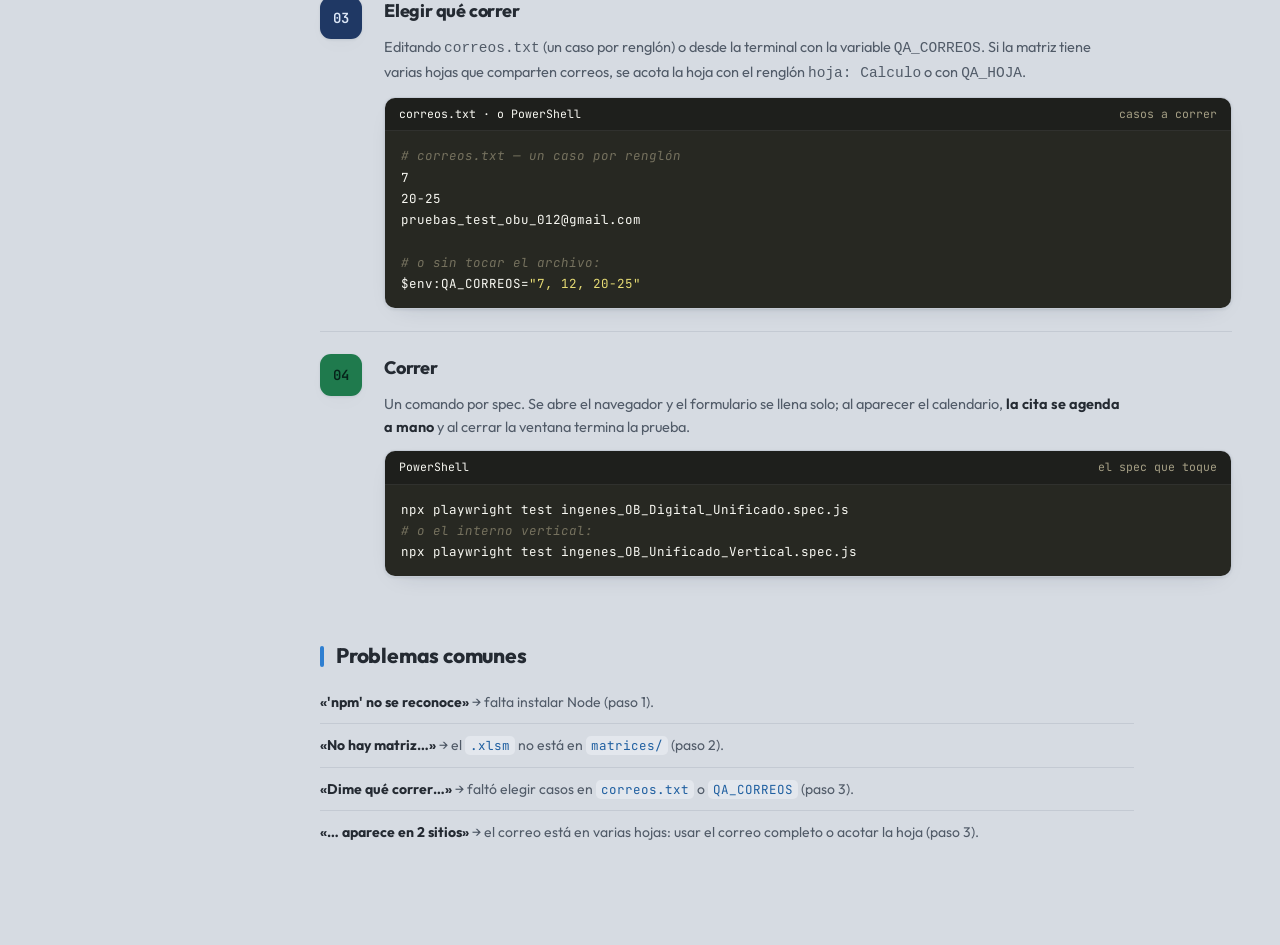
==== commit e76271c8: "Botones de módulo + página Descargas" ====
--- a/index.html
+++ b/index.html
@@ -19,26 +19,8 @@
       <div><b>Ingenes Tools</b><span>Documentación QA</span></div>
     </div>
 
-    <div class="seccTitle">Automatización</div>
-    <a class="doc-spec on" href="index.html">Portada
-      <small>Qué es el paquete y cómo correrlo</small></a>
-    <a class="doc-spec" href="digital.html" style="margin-top:8px">OB Digital Unificado
-      <small>Onboarding digital · 24 pantallas</small></a>
-    <a class="doc-spec" href="vertical.html" style="margin-top:8px">OB Unificado Vertical
-      <small>Formulario interno · llenado completo</small></a>
-
-    
-    <div class="seccTitle">Descargas</div>
-    <a class="doc-spec" href="descargas/paquete_base.zip" download>Zip Base
-      <small>La carpeta lista para correr (sin specs)</small></a>
-    <details class="doc-desc">
-      <summary class="doc-spec" style="margin-top:8px">Specs <span class="flecha">▸</span>
-        <small>Descarga solo el que necesitas</small></summary>
-      <ul class="doc-toc">
-        <li><a href="https://drive.google.com/uc?export=download&amp;id=1WWjgxQOC60i-7vlJYjpPhplYY8ahcqlj"><span class="n">⇩</span> OB Digital Unificado</a></li>
-        <li><a href="https://drive.google.com/uc?export=download&amp;id=1h3YO26q4yd5fGbbvjWOD9lInurzxNKOk"><span class="n">⇩</span> OB Unificado Vertical</a></li>
-      </ul>
-    </details>
+    <a class="btn-mod on" href="index.html"><span class="mico">⚙</span> Automatización</a>
+    <a class="btn-mod" href="descargas.html"><span class="mico">⬇</span> Descargas</a>
 
     <div class="seccTitle">En esta página</div>
     <ul class="doc-toc">
--- a/estilo.css
+++ b/estilo.css
@@ -183,10 +183,21 @@
 .lista li code{font-family:var(--mono);font-size:12.5px;background:var(--panel-2);
   padding:1px 5px;border-radius:5px;color:var(--acento-ink)}
 
-/* ---- Descargas (sidebar) ---- */
-.doc-desc summary{list-style:none;cursor:pointer}
-.doc-desc summary::-webkit-details-marker{display:none}
-.doc-desc summary .flecha{float:right;font-size:11px;color:#9db4d6;transition:transform .15s}
-.doc-desc[open] summary .flecha{transform:rotate(90deg)}
-.doc-desc .doc-toc{margin:6px 0 0 6px}
-.doc-desc .doc-toc a .n{min-width:14px}
+
+/* ---- Botones de módulo (sidebar, patrón del dashboard) ---- */
+.btn-mod{display:flex;align-items:center;gap:10px;margin-top:8px;
+  padding:11px 12px;border-radius:9px;color:#dce6f4;text-decoration:none;
+  font-size:13.5px;font-weight:650;background:rgba(255,255,255,.06);
+  border:1px solid rgba(255,255,255,.08);transition:.15s}
+.btn-mod:hover{background:rgba(255,255,255,.14)}
+.btn-mod.on{background:var(--acento);border-color:transparent;color:#fff}
+.btn-mod .mico{width:26px;height:26px;border-radius:7px;background:rgba(255,255,255,.12);
+  display:grid;place-items:center;font-size:14px;flex:none}
+
+/* ---- Botón de descarga (contenido central) ---- */
+.btnZip{display:inline-flex;align-items:center;gap:9px;margin-top:12px;
+  padding:11px 20px;border-radius:10px;background:var(--acento);color:#fff;
+  text-decoration:none;font-weight:700;font-size:14.5px;box-shadow:var(--sombra);
+  transition:.15s}
+.btnZip:hover{filter:brightness(1.08);transform:translateY(-1px)}
+.btnZip small{font-weight:500;opacity:.85}
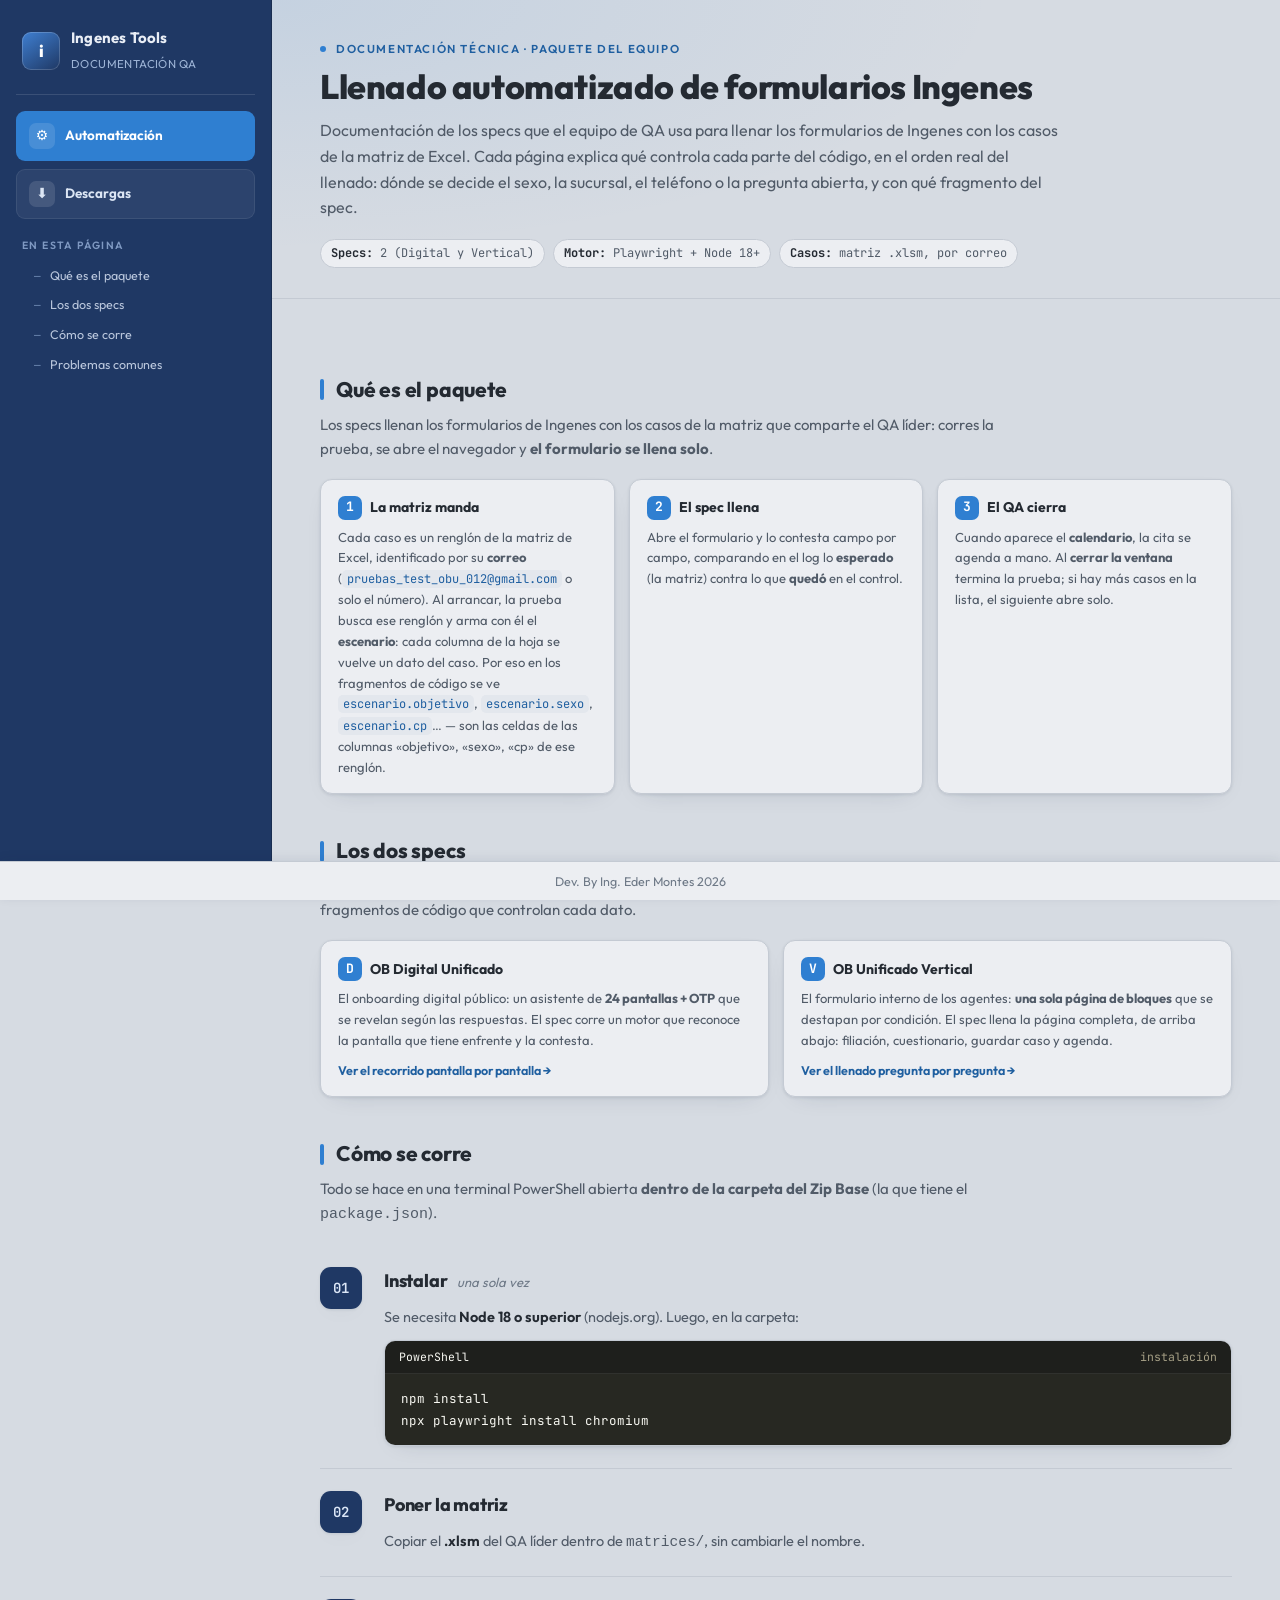
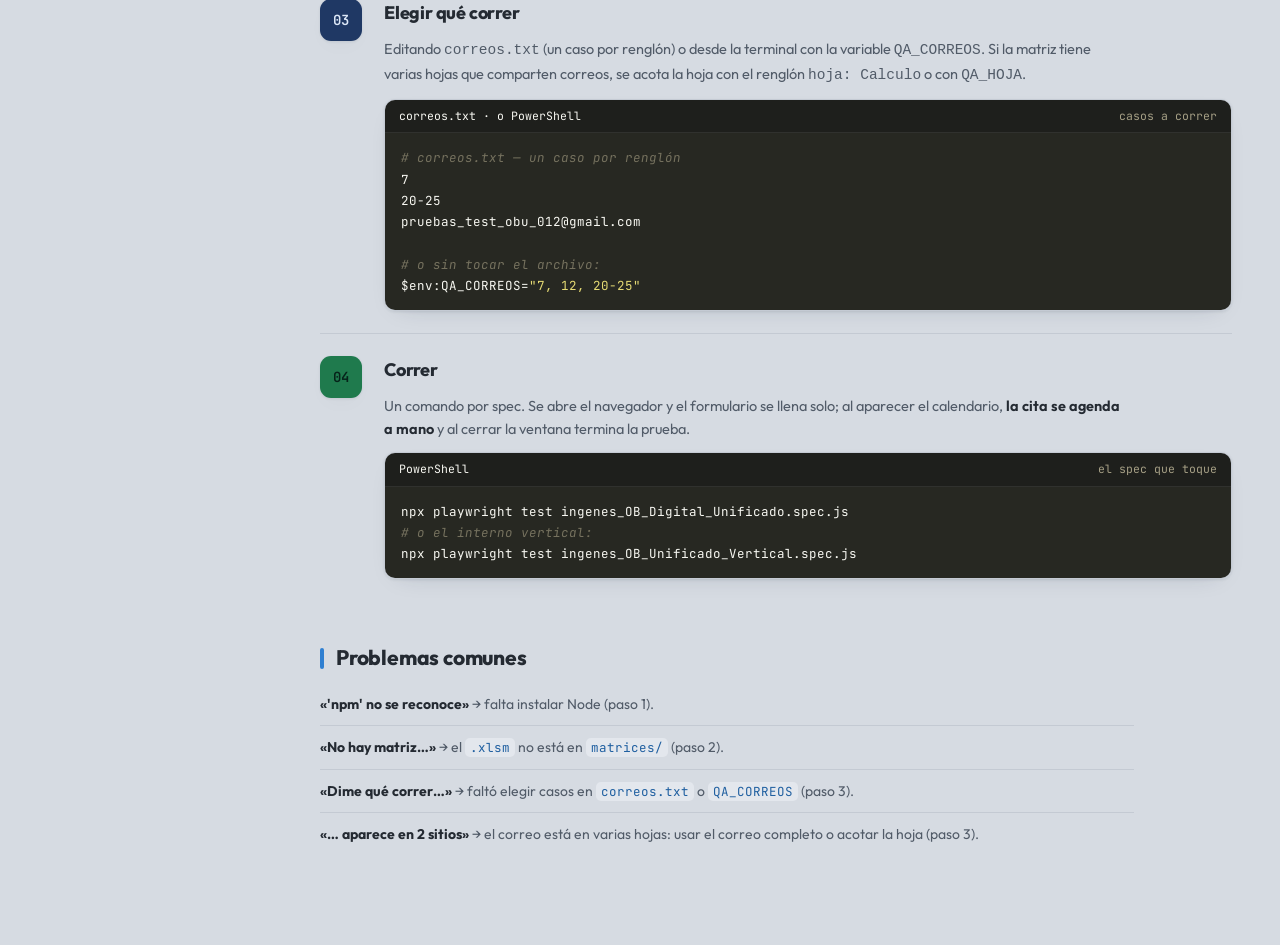
==== commit b30f1af8: "Portada sin mención del README" ====
--- a/index.html
+++ b/index.html
@@ -107,8 +107,8 @@
       <!-- ===== CÓMO SE CORRE ===== -->
       <section id="correr">
         <div class="secHead"><span class="bar"></span><h2>Cómo se corre</h2></div>
-        <p class="secIntro">Los pasos del README, en corto. Todo se hace en una terminal PowerShell
-          abierta <b>dentro de la carpeta del paquete</b>.</p>
+        <p class="secIntro">Todo se hace en una terminal PowerShell abierta <b>dentro de la
+          carpeta del Zip Base</b> (la que tiene el <code>package.json</code>).</p>
 
         <div class="steps">
           <article class="step">
--- a/estilo.css
+++ b/estilo.css
@@ -201,3 +201,36 @@
   transition:.15s}
 .btnZip:hover{filter:brightness(1.08);transform:translateY(-1px)}
 .btnZip small{font-weight:500;opacity:.85}
+
+/* ---- Ligas dentro del contenido ---- */
+.doc-body p a, .doc-body .nota a, .doc-body li a{color:var(--acento-ink);
+  font-weight:650;text-decoration:none;border-bottom:1px dotted var(--acento-ink)}
+.doc-body p a:hover, .doc-body .nota a:hover, .doc-body li a:hover{color:var(--acento);border-bottom-style:solid}
+
+/* ---- Matrices IC (solo visualización) ---- */
+.micBarra{display:flex;flex-wrap:wrap;align-items:center;gap:10px;margin:4px 0 18px}
+.tabU{padding:9px 22px;border-radius:999px;border:1px solid var(--borde);
+  background:var(--panel);color:var(--ink-tenue);font-family:var(--sans);
+  font-size:13.5px;font-weight:650;cursor:pointer;transition:.15s}
+.tabU:hover{border-color:var(--acento)}
+.tabU.on{background:var(--acento);border-color:transparent;color:#fff;box-shadow:var(--sombra)}
+.micSec{border:1px solid var(--borde);border-radius:12px;margin-bottom:14px;
+  background:var(--panel);box-shadow:var(--sombra);overflow:hidden}
+.micSecHead{display:flex;align-items:baseline;gap:10px;padding:10px 14px;
+  background:var(--navy-800);color:#e9eef6}
+.micSecTitulo{font-size:12.5px;font-weight:750;text-transform:uppercase;letter-spacing:.06em}
+.micSecN{font-size:11px;color:#9db4d6}
+.micTabla{width:100%;border-collapse:collapse}
+.micTabla thead th{font-size:10px;text-transform:uppercase;letter-spacing:.06em;
+  color:var(--ink-debil);text-align:left;padding:8px 10px;border-bottom:1px solid var(--borde)}
+.micTabla tbody tr{border-bottom:1px solid var(--borde)}
+.micTabla tbody tr:last-child{border-bottom:none}
+.micTabla tbody tr:hover{background:var(--panel-2)}
+.micCod{padding:7px 4px 7px 12px;width:40px;font-family:var(--mono);font-size:11px;
+  font-weight:700;color:var(--ink-debil);white-space:nowrap}
+.micPunto{padding:7px 10px;width:46%;font-size:13.5px;color:var(--ink)}
+.micEstado{padding:7px 10px;text-align:center;white-space:nowrap}
+.micObs{padding:7px 10px;font-size:12.5px;color:var(--ink-debil)}
+.micChip{display:inline-block;min-width:50px;text-align:center;padding:3px 9px;
+  border-radius:10px;font-size:11px;font-weight:700;color:var(--ink-debil);
+  background:var(--panel);border:1px dashed var(--borde)}
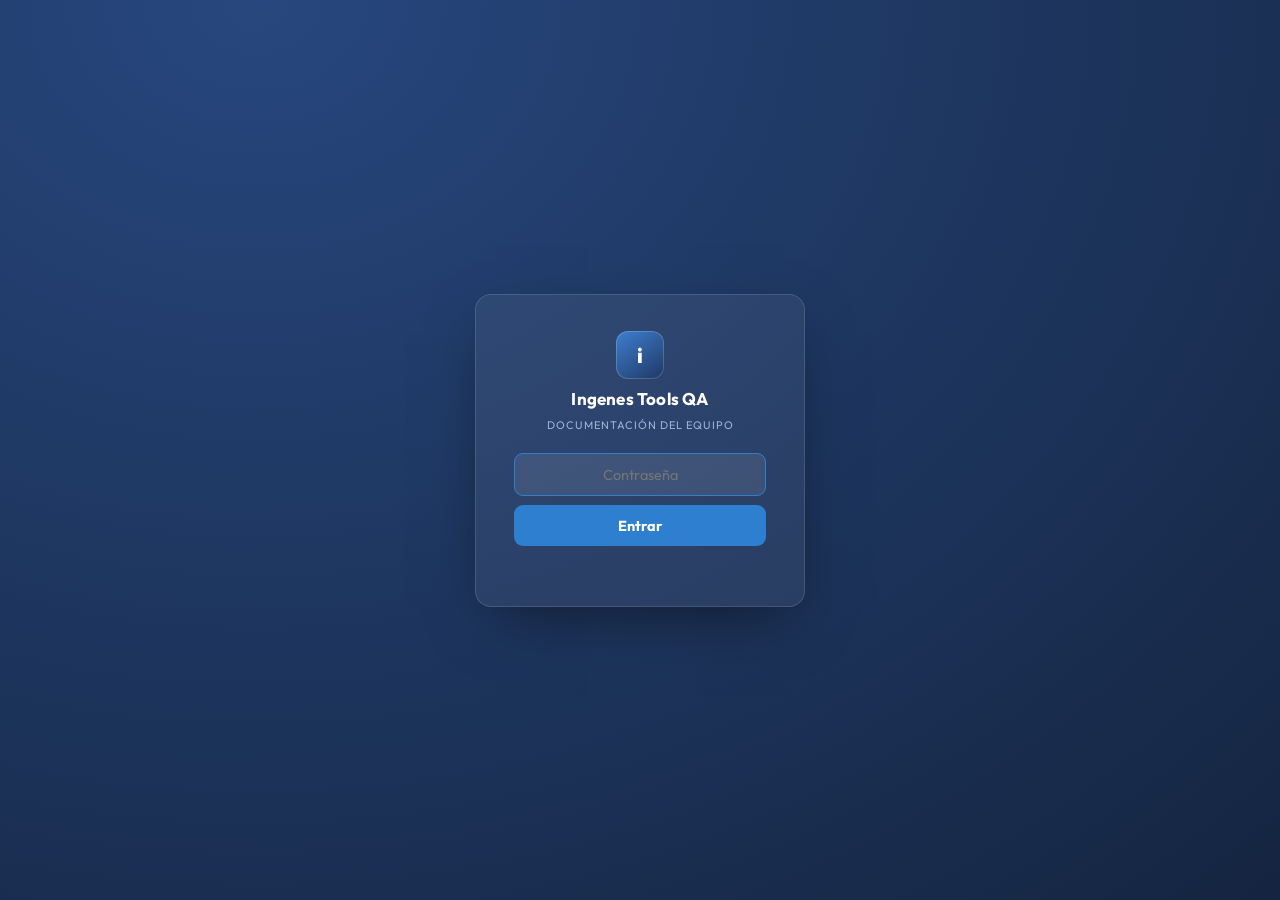
==== commit 3bf0bfff: "Título Ingenes Tools QA + candado de acceso" ====
--- a/index.html
+++ b/index.html
@@ -3,12 +3,13 @@
 <head>
 <meta charset="utf-8">
 <meta name="viewport" content="width=device-width,initial-scale=1">
-<title>Documentación QA · Paquete del equipo — Ingenes</title>
+<title>Ingenes Tools QA</title>
 <link rel="icon" href="data:image/svg+xml,<svg xmlns='http://www.w3.org/2000/svg' viewBox='0 0 100 100'><text y='.9em' font-size='90'>🧪</text></svg>">
 <link rel="preconnect" href="https://fonts.googleapis.com">
 <link rel="preconnect" href="https://fonts.gstatic.com" crossorigin>
 <link href="https://fonts.googleapis.com/css2?family=Outfit:wght@400;500;600;700;800&family=JetBrains+Mono:wght@400;500;600&display=swap" rel="stylesheet">
 <link rel="stylesheet" href="estilo.css">
+<script src="candado.js"></script>
 </head>
 <body>
 <div class="doc-wrap">
@@ -16,7 +17,7 @@
   <aside class="doc-side">
     <div class="doc-brand">
       <div class="glyph">i</div>
-      <div><b>Ingenes Tools</b><span>Documentación QA</span></div>
+      <div><b>Ingenes Tools QA</b><span>Documentación</span></div>
     </div>
 
     <a class="btn-mod on" href="index.html"><span class="mico">⚙</span> Automatización</a>
--- a/estilo.css
+++ b/estilo.css
@@ -234,3 +234,27 @@
 .micChip{display:inline-block;min-width:50px;text-align:center;padding:3px 9px;
   border-radius:10px;font-size:11px;font-weight:700;color:var(--ink-debil);
   background:var(--panel);border:1px dashed var(--borde)}
+
+/* ---- Candado de acceso ---- */
+html.candado .doc-wrap{display:none}
+#candado-overlay{position:fixed;inset:0;z-index:999;display:grid;place-items:center;
+  background:radial-gradient(120% 140% at 20% 0%, #27477e, var(--navy-900))}
+#candado-form{display:flex;flex-direction:column;gap:9px;align-items:center;
+  width:min(330px,88vw);padding:36px 38px;border-radius:16px;font-family:var(--sans);
+  background:rgba(255,255,255,.06);border:1px solid rgba(255,255,255,.13);
+  box-shadow:0 20px 60px -20px rgba(0,0,0,.55)}
+#candado-form .candado-glyph{width:48px;height:48px;border-radius:12px;
+  background:linear-gradient(145deg,#3f7fd1,#1f3864);display:grid;place-items:center;
+  font-weight:800;color:#fff;font-size:21px;font-family:var(--sans);
+  box-shadow:inset 0 0 0 1px rgba(255,255,255,.18)}
+#candado-form b{color:#fff;font-size:17px;letter-spacing:.2px}
+#candado-form span{color:#9db4d6;font-size:11px;text-transform:uppercase;letter-spacing:1px}
+#candado-form input{width:100%;margin-top:12px;padding:11px 12px;border-radius:9px;
+  border:1px solid rgba(255,255,255,.22);background:rgba(255,255,255,.09);color:#fff;
+  font-size:14.5px;text-align:center;font-family:var(--sans);outline:none}
+#candado-form input:focus{border-color:var(--acento)}
+#candado-form button{width:100%;padding:11px;border:none;border-radius:9px;
+  background:var(--acento);color:#fff;font-weight:700;font-size:14.5px;cursor:pointer;
+  font-family:var(--sans);transition:.15s}
+#candado-form button:hover{filter:brightness(1.1)}
+#candado-error{color:#ffa3a3;font-size:12px;min-height:15px;font-style:normal}
